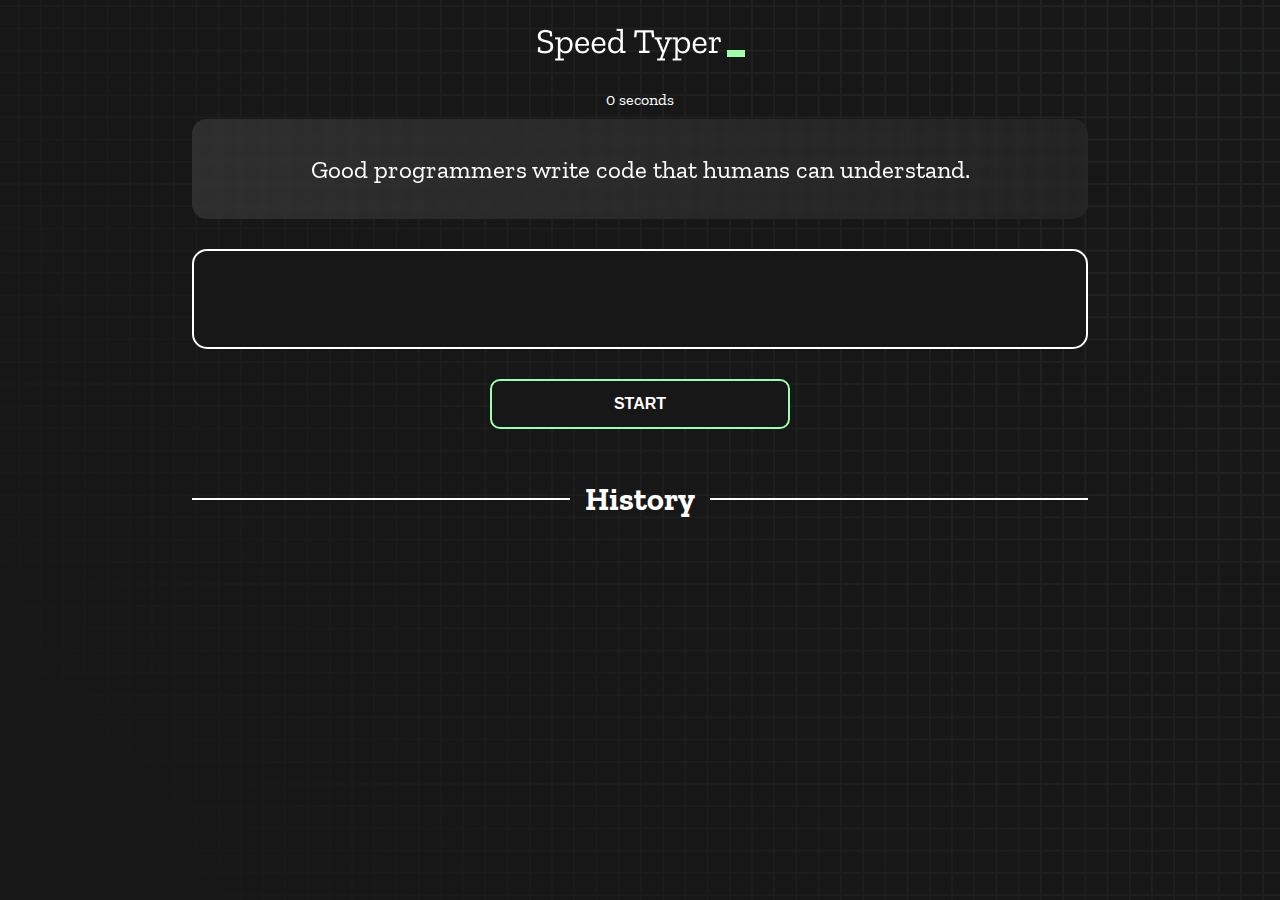
==== index.html @ 0ad038f6 "Initial commit" ====
<!DOCTYPE html>
<html lang="en">
  <head>
    <meta charset="UTF-8" />
    <meta http-equiv="X-UA-Compatible" content="IE=edge" />
    <meta name="viewport" content="width=device-width, initial-scale=1.0" />
    <title>Speed Monster</title>
    <link rel="stylesheet" href="styles.css" />
    <link rel="preconnect" href="https://fonts.googleapis.com" />
    <link rel="preconnect" href="https://fonts.gstatic.com" crossorigin />
    <link
      href="https://fonts.googleapis.com/css2?family=Zilla+Slab:wght@300;400;500&display=swap"
      rel="stylesheet"
    />
  </head>
  <body>
    <h1 class="title"><img src="./logo.png" /></h1>
    <div id="show-time">0 seconds</div>

    <div class="box-container">
      <div id="question"></div>

      <div id="display" class="inactive"></div>

      <div class="buttons">
        <button id="starts">START</button>
      </div>

      <div class="divider-container">
        <div class="line"></div>
        <h1 class="title2">History</h1>
        <div class="line"></div>
      </div>
      <div id="histories"></div>
    </div>

    <div id="countdown"></div>
    <div id="modal-background" class="hidden"></div>
    <div id="result" class="hidden"></div>

    <script src="./history.js"></script>
    <script src="./script.js"></script>
  </body>
</html>
---- styles.css ----
* {
  padding: 0;
  margin: 0;
  box-sizing: border-box;
}

body {
  background-image: url("./bg.png");
  background-size: cover;
  background-position: left top;
  font-family: "Zilla Slab", serif;
}

.box-container {
  width: 70%;
  margin: 0 auto;
}

#question {
  height: 100px;
  display: flex;
  align-items: center;
  justify-content: center;
  color: white;
  font-size: 25px;
  border-radius: 15px;
  background: rgb(255, 255, 255);
  background: linear-gradient(
    92.49deg,
    rgba(255, 255, 255, 0.1) 0.18%,
    rgba(255, 255, 255, 0.05) 99.85%
  );
  backdrop-filter: blur(5px);
  margin-bottom: 30px;
}

#display {
  height: 100px;
  display: flex;
  flex-wrap: wrap;
  align-items: center;
  padding-left: 5rem;
  color: white;
  font-size: 32px;
  background-color: #171717;
  border: 2px solid #9dffad;
  border-radius: 15px;
}

#countdown {
  position: fixed;
  height: 100vh;
  width: 100vw;
  background-color: rgba(0, 0, 0, 0.8);
  top: 0;
  left: 0;
  display: flex;
  align-items: center;
  justify-content: center;
  font-size: 3rem;
  color: white;
  display: none;
}
#result {
  position: fixed;
  top: 10%; 
  left: 10%;
  transform: translate(-50%, -50%);
  height: 250px;
  width: 400px;
  background-color: #171717;
  border-radius: 15px;
  border: 2px solid #9dffad;
  color: white;
  text-align: center;
  padding: 2rem;
}
#show-time{
  text-align: center;
  color: white;
  margin: 10px 0;
}

.green {
  color: #9dffad;
}
.red {
  color: #eb6565;
}
.bold {
  font-weight: 700;
}
.inactive {
  border: 2px solid white !important;
}
.hidden {
  display: none;
}
.title {
  text-align: center;
  color: white;
  margin: 20px 0;
}

.divider-container {
  height: 80px;
  display: flex;
  justify-content: center;
  align-items: center;
  gap: 15px;
  margin: 0 auto;
}

.line {
  height: 2px;
  background: white;
  width: 100%;
}

.title2 {
  color: white;
  display: block;
}

.buttons {
  display: flex;
  justify-content: center;
  margin: 30px 0;
}
button {
  padding: 10px 20px;
  border: none;
  font-size: 16px;
  font-weight: bold;
  width: 300px;
  height: 50px;
  color: white;
  background-color: #171717;
  border-radius: 10px;
  border: 2px solid #9dffad;
  cursor: pointer;
}

#histories {
  display: flex;
  flex-wrap: wrap;
  justify-content: space-around;
}

.card {
  width: 100%;
  height: 100%;
  padding: 50px;
  display: flex;
  justify-content: space-between;
  align-items: center;
  padding: 20px 30px;
  color: white;
  border-radius: 15px;
  background: rgb(255, 255, 255);
  background: linear-gradient(
    92.49deg,
    rgba(255, 255, 255, 0.1) 0.18%,
    rgba(255, 255, 255, 0.05) 99.85%
  );
  backdrop-filter: blur(5px);
  margin-bottom: 30px;
}

#modal-background {
  background: rgb(255, 255, 255);
  background: linear-gradient(
    92.49deg,
    rgba(255, 255, 255, 0.1) 0.18%,
    rgba(255, 255, 255, 0.05) 99.85%
  );
  backdrop-filter: blur(5px);
  height: 100vh;
  width: 100%;
  position: fixed;
  top: 0;
}

@media only screen and (max-width: 700px) {
  .box-container {
    padding: 0 20px;
    width: 100%;
  }
  .card {
    flex-direction: column;
  }
}
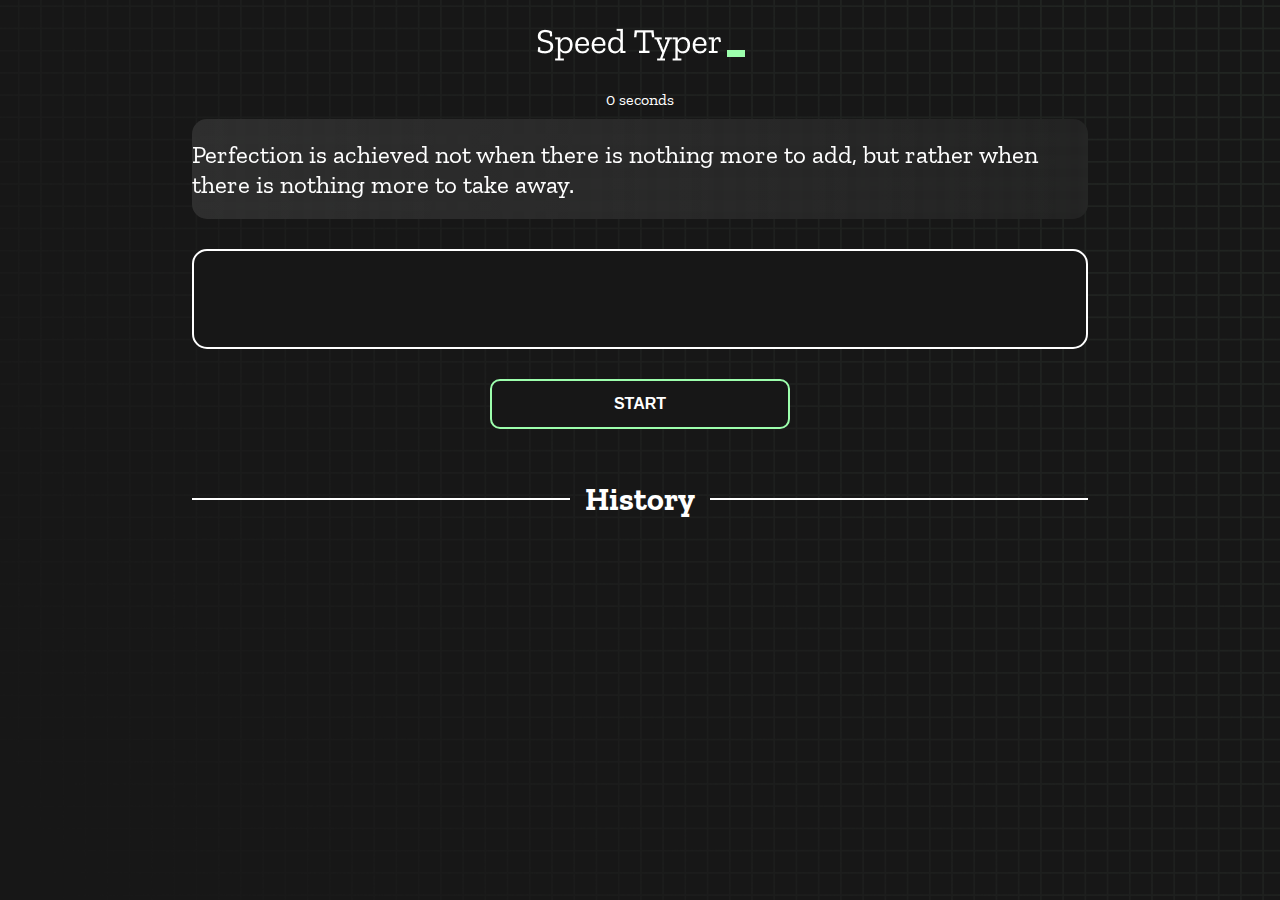
==== commit 704627f0: "almost" ====
--- a/index.html
+++ b/index.html
@@ -8,6 +8,7 @@
     <link rel="stylesheet" href="styles.css" />
     <link rel="preconnect" href="https://fonts.googleapis.com" />
     <link rel="preconnect" href="https://fonts.gstatic.com" crossorigin />
+    <a href="blog.html"></a>
     <link
       href="https://fonts.googleapis.com/css2?family=Zilla+Slab:wght@300;400;500&display=swap"
       rel="stylesheet"
@@ -23,7 +24,7 @@
       <div id="display" class="inactive"></div>
 
       <div class="buttons">
-        <button id="starts">START</button>
+        <button id="start">START</button>
       </div>
 
       <div class="divider-container">
--- a/styles.css
+++ b/styles.css
@@ -65,7 +65,7 @@
   position: fixed;
   top: 10%; 
   left: 10%;
-  transform: translate(-50%, -50%);
+  transform: translate(50%, 50%);
   height: 250px;
   width: 400px;
   background-color: #171717;
@@ -142,8 +142,10 @@
 }
 
 #histories {
-  display: flex;
-  flex-wrap: wrap;
+  display: grid;
+  grid-template-columns: repeat(3, 1fr);
+  /**/
+  gap: 10px;
   justify-content: space-around;
 }
 
@@ -151,7 +153,7 @@
   width: 100%;
   height: 100%;
   padding: 50px;
-  display: flex;
+  display: grid;
   justify-content: space-between;
   align-items: center;
   padding: 20px 30px;
@@ -166,6 +168,14 @@
   backdrop-filter: blur(5px);
   margin-bottom: 30px;
 }
+
+@media only screen and (max-width: 700px){
+  #histories {
+    display: grid;
+    grid-template-columns: repeat(1, 1fr);
+  }
+}
+
 
 #modal-background {
   background: rgb(255, 255, 255);
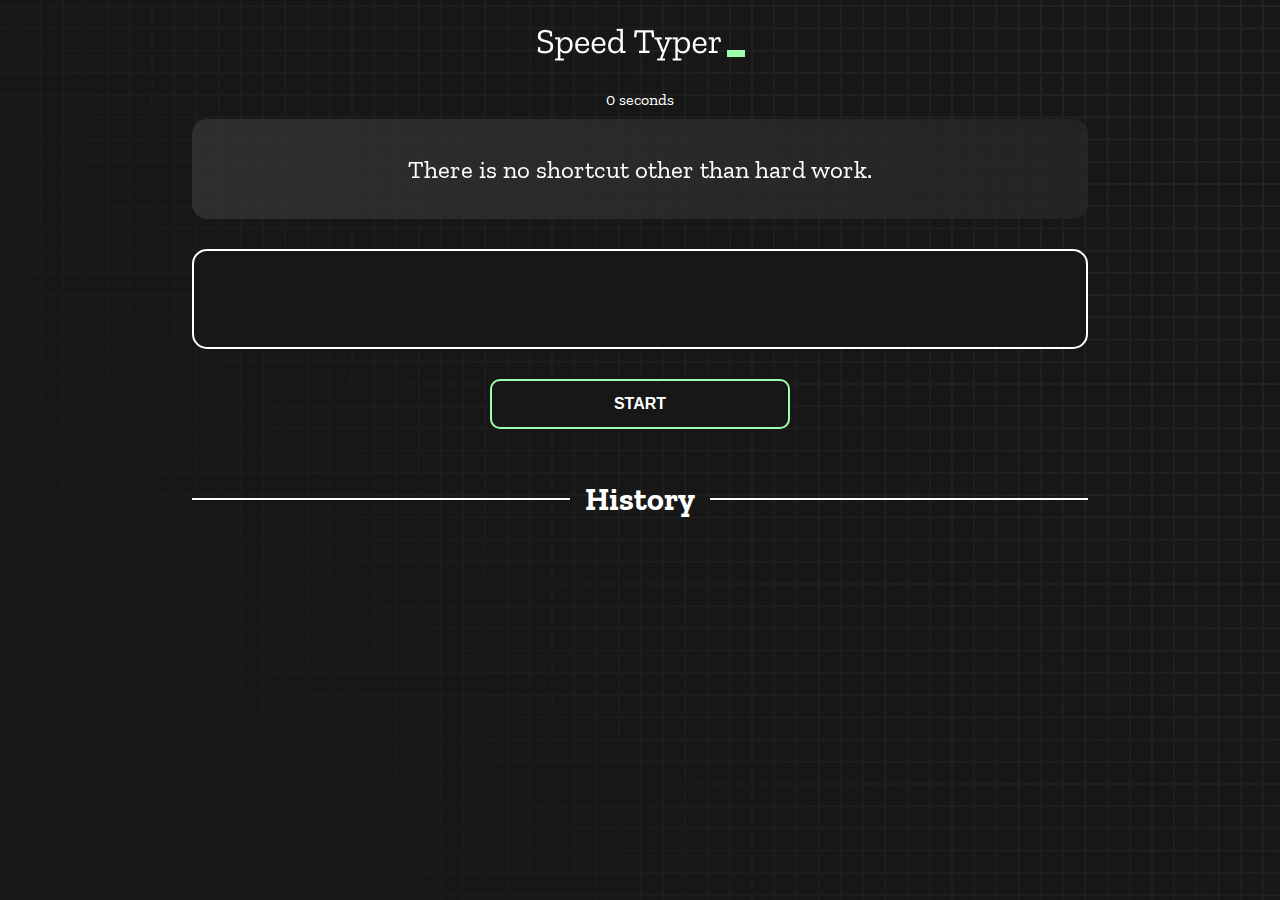
==== commit f02f7b8d: "done" ====
--- a/index.html
+++ b/index.html
@@ -8,7 +8,6 @@
     <link rel="stylesheet" href="styles.css" />
     <link rel="preconnect" href="https://fonts.googleapis.com" />
     <link rel="preconnect" href="https://fonts.gstatic.com" crossorigin />
-    <a href="blog.html"></a>
     <link
       href="https://fonts.googleapis.com/css2?family=Zilla+Slab:wght@300;400;500&display=swap"
       rel="stylesheet"
--- a/styles.css
+++ b/styles.css
@@ -63,9 +63,9 @@
 }
 #result {
   position: fixed;
-  top: 10%; 
-  left: 10%;
-  transform: translate(50%, 50%);
+  top: 50%; 
+  left: 50%;
+  transform: translate(-50%, -50%);
   height: 250px;
   width: 400px;
   background-color: #171717;
